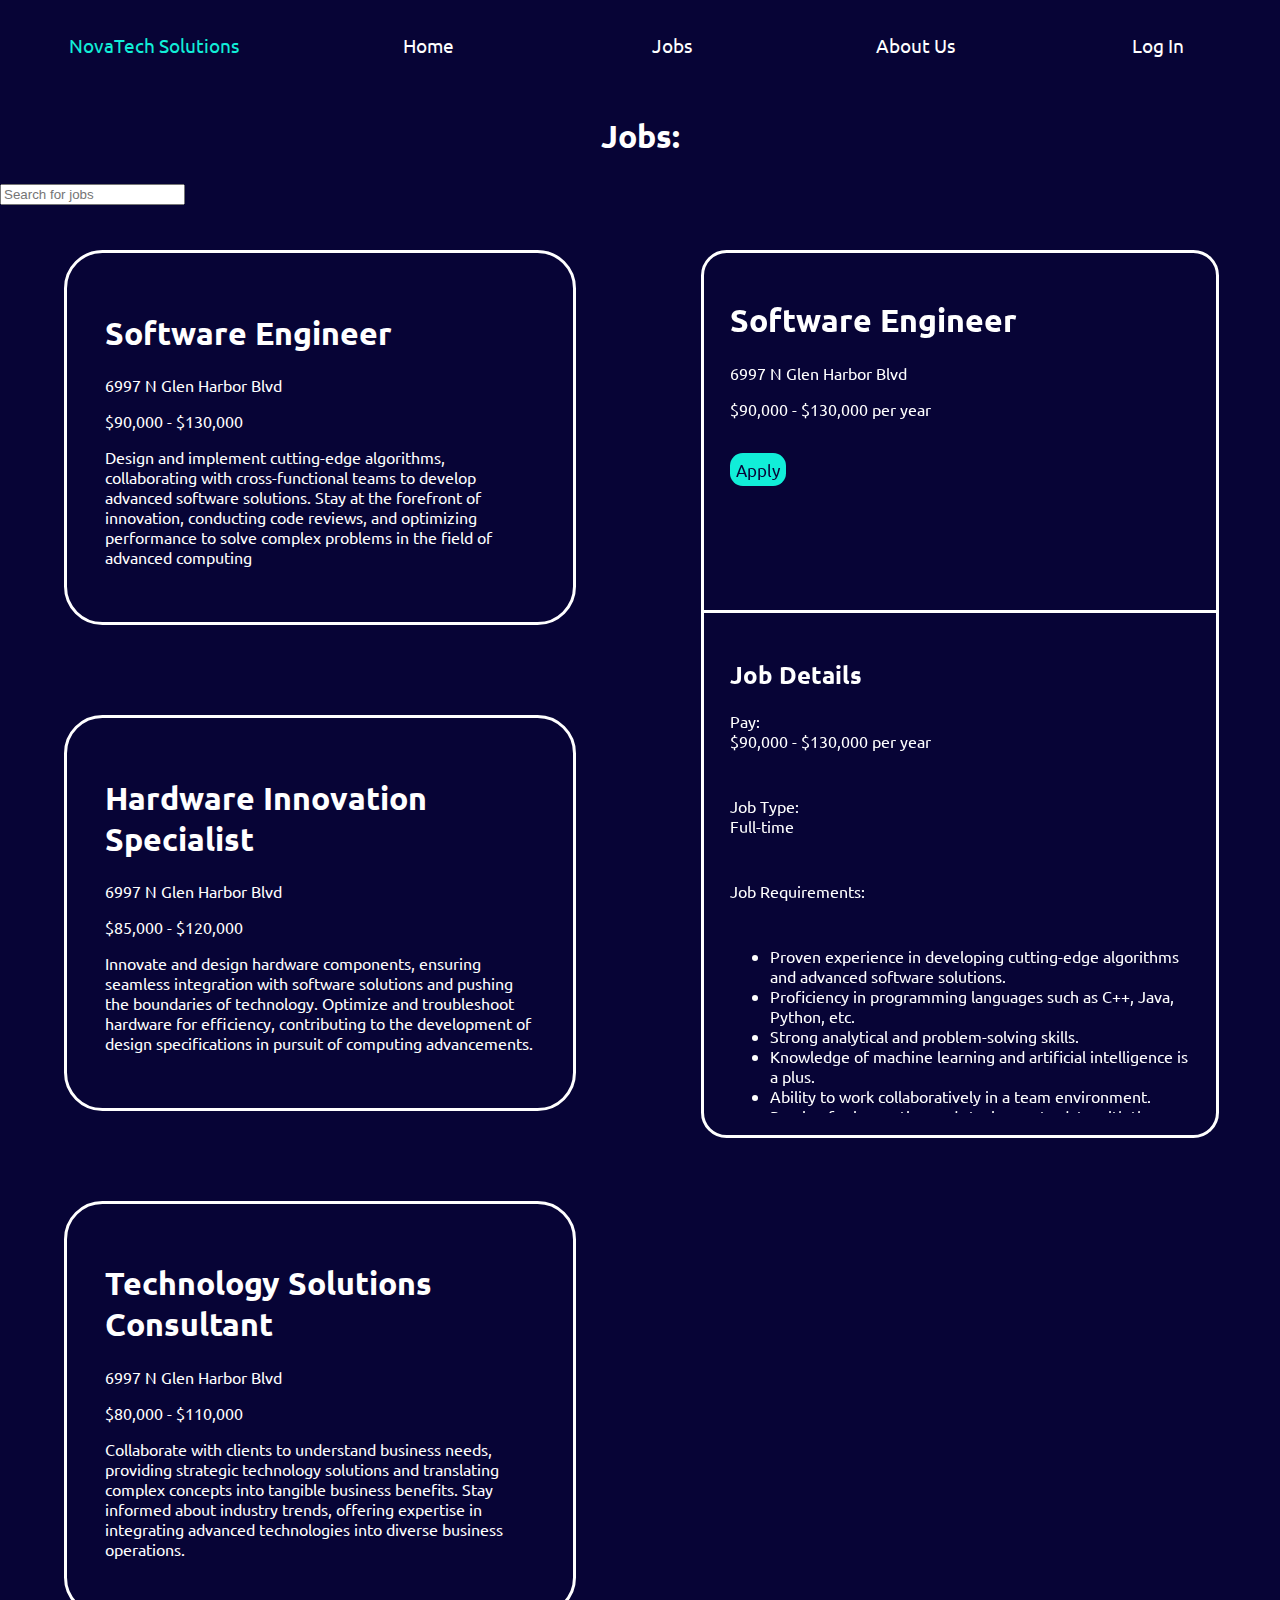
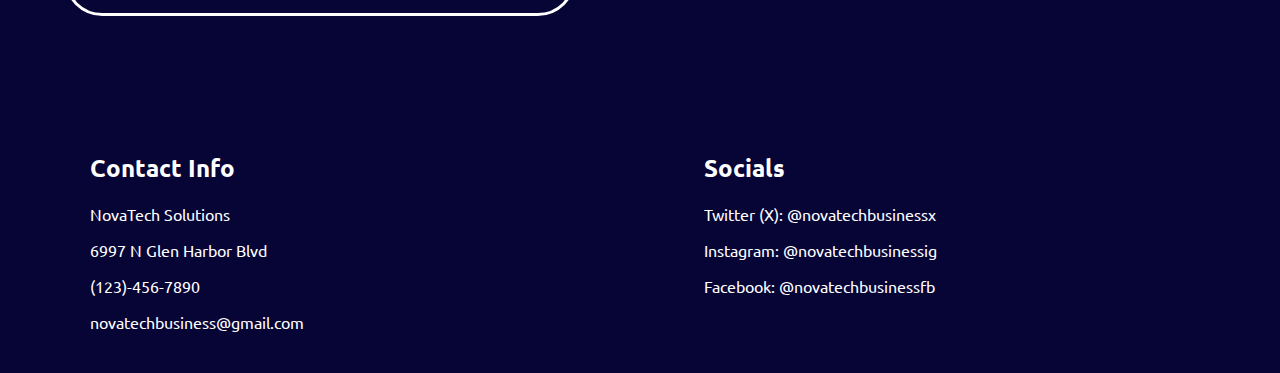
==== job-list.html @ 858d70f8 "added modal" ====
<!DOCTYPE html>
<html lang="en">
<head>
    <meta charset="UTF-8">
    <meta name="viewport" content="width=device-width, initial-scale=1.0">
    <title>Job Openings</title>
    <link rel="icon" href="./assets/nova.png">
    <link rel="stylesheet" href="fbla.css">
</head>
<body>
    <div id="job-list-wrapper">
        <nav>
            <img src="./assets/menu.png" alt="menu" id="menu">
            <a href="index.html" id="company-name">NovaTech Solutions</a>
            <a href="index.html" class="nav-option">Home</a>
            <a href="job-list.html" class="nav-option">Jobs</a>
            <a href="about.html" class="nav-option">About Us</a>
            <a href="log-in.html" class="nav-option log-in-tab">Log In</a>
        </nav>

        <div id="menu-content">
            <h1>Pages:</h1>
            <a href="index.html" class="nav-option">Home</a>
            <a href="job-list.html" class="nav-option">Jobs</a>
            <a href="about.html" class="nav-option">About Us</a>
            <a href="log-in.html" class="nav-option log-in-tab">Log In</a>
        </div>

        <div id="page-wrapper">
            <h1 id="job-list-title">Jobs:</h1>
            <input title="job-search" type="text" id="job-search" placeholder="Search for jobs">
            <div id="job-list-container">
                <div class="job-list-column">
                    <div id="job-openings"></div>
                </div>

                <div id="job-list-column-2" class="job-list-column"></div>
            </div>

            <!-- *********************************************CHANGE THESE ASAP***************************************************** -->
            <div id="phone-query-job-list">
                <div class="job-apply-phone">
                    <h1>Software Engineer</h1>
                    <p>6997 N Glen Harbor Blvd</p>
                    <p>$90,000 - $130,000 per year</p>
                    <button onclick="apply('job1')" type="button" class="apply">Apply</button>
                    <p>Job Type: <br>
                        Full-time</p>
        
                    <p>
                        Job Requirements: <br>
                        <ul>
                            <li>
                                Proven experience in developing cutting-edge algorithms and advanced software solutions.
                            </li>
                            <li>
                                Proficiency in programming languages such as C++, Java, Python, etc.
                            </li>
                            <li>
                                Strong analytical and problem-solving skills.
                            </li>
                            <li>
                                Knowledge of machine learning and artificial intelligence is a plus.
                            </li>
                            <li>
                                Ability to work collaboratively in a team environment.
                            </li>
                            <li>
                                Passion for innovation and staying up-to-date with the latest advancements in software engineering.
                            </li>
                        </ul>
                    </p>
        
                    <p>
                        Responsibilities and Duties: <br>
                        <ul>
                            <li>
                                Research, design, and implement complex algorithms to solve challenging problems.
                            </li>
                            <li>
                                Collaborate with cross-functional teams to develop and integrate advanced software solutions.
                            </li>
                            <li>
                                Conduct code reviews and provide constructive feedback to team members.
                            </li>
                            <li>
                                Optimize software performance and ensure scalability.
                            </li>
                            <li>
                                Stay informed about industry trends and emerging technologies.
                            </li>
                            <li>
                                Contribute to the development of technical documentation.
                            </li>
                            <li>
                                Participate in brainstorming sessions to generate innovative ideas.
                            </li>
                        </ul>
                    </p>
        
                    <p>
                        Benefits:
                        <ul>
                            <li>
                                401(k)
                            </li>
                            <li>
                                401(k) matching
                            </li>
                            <li>
                                Dental insurance
                            </li>
                            <li>
                                Employee assistance program
                            </li>
                            <li>
                                Health insurance
                            </li>
                            <li>
                                Health savings account
                            </li>
                            <li>
                                Life insurance
                            </li>
                            <li>
                                Professional development assistance
                            </li>
                            <li>
                                Referral program
                            </li>
                            <li>
                                Retirement plan
                            </li>
                            <li>
                                Vision insurance
                            </li>
                        </ul>
                    </p>
        
                    <p>
                        Work Location: <br>
                        In person
                    </p>
                </div>
                <div class="job-apply-phone">
                    <h1>Hardware Innovation Specialist</h1>
                    <p>6997 N Glen Harbor Blvd</p>
                    <p>$85,000 - $120,000 per year</p>
                    <button onclick="apply('job2')" type="button" class="apply">Apply</button>
                    <p>Job Type: <br>
                        Full-time</p>
        
                        <p>
                            Job Requirements: <br>
                            <ul>
                                <li>
                                    Proven experience in designing and optimizing hardware components.
                                </li>
                                <li>
                                    Knowledge of hardware programming languages and tools.
                                </li>
                                <li>
                                    Familiarity with emerging technologies in the hardware domain.
                                </li>
                                <li>
                                    Strong problem-solving and troubleshooting skills.
                                </li>
                                <li>
                                    Ability to collaborate with cross-functional teams.
                                </li>
                                <li>
                                    Passion for pushing the boundaries of technology through hardware innovation.
                                </li>
                            </ul>
                        </p>
        
                        <p>
                            Responsibilities and Duties: <br>
                            <ul>
                                <li>
                                    Research, design, and innovate hardware components for computing advancements.
                                </li>
                                <li>
                                    Collaborate with hardware engineers and software developers to ensure seamless integration.
                                </li>
                                <li>
                                    Optimize and troubleshoot hardware solutions for performance and efficiency.
                                </li>
                                <li>
                                    Stay updated on industry trends and technological advancements in hardware.
                                </li>
                                <li>
                                    Conduct testing and validation of hardware prototypes.
                                </li>
                                <li>
                                    Contribute to the documentation of hardware design specifications.
                                </li>
                                <li>
                                    Provide technical support to other teams and departments.
                                </li>
                            </ul>
                        </p>
        
                    <p>
                        Benefits:
                        <ul>
                            <li>
                                401(k)
                            </li>
                            <li>
                                401(k) matching
                            </li>
                            <li>
                                Dental insurance
                            </li>
                            <li>
                                Employee assistance program
                            </li>
                            <li>
                                Health insurance
                            </li>
                            <li>
                                Health savings account
                            </li>
                            <li>
                                Life insurance
                            </li>
                            <li>
                                Professional development assistance
                            </li>
                            <li>
                                Referral program
                            </li>
                            <li>
                                Retirement plan
                            </li>
                            <li>
                                Vision insurance
                            </li>
                        </ul>
                    </p>
        
                    <p>
                        Work Location: <br>
                        In person
                    </p>
                </div>
                <div class="job-apply-phone">
                    <h1>Technology Solutions Consultant</h1>
                    <p>6997 N Glen Harbor Blvd</p>
                    <p>$80,000 - $110,000 per year</p>
                    <button onclick="apply('job3')" type="button" class="apply">Apply</button>
                    <p>Job Type: <br>
                        Full-time</p>
                        <p>
                            Job Requirements: <br>
                            <ul>
                                <li>
                                    Proven experience as a technology consultant or in a similar role.
                                </li>
                                <li>
                                    Strong communication and interpersonal skills.
                                </li>
                                <li>
                                    Strategic thinking with the ability to align technology solutions with business goals.
                                </li>
                                <li>
                                    Understanding of advanced technologies and their applications in different industries.
                                </li>
                                <li>
                                    Problem-solving and analytical skills.
                                </li>
                                <li>
                                    Project management skills are a plus.
                                </li>
                            </ul>
                        </p>
        
                        <p>
                            Responsibilities and Duties: <br>
                            <ul>
                                <li>
                                    Collaborate with clients to understand their business needs and challenges.
                                </li>
                                <li>
                                    Assess and analyze existing technologies to recommend improvements.
                                </li>
                                <li>
                                    Develop technology solutions that align with clients' business objectives.
                                </li>
                                <li>
                                    Communicate complex technological concepts to non-technical stakeholders.
                                </li>
                                <li>
                                    Provide training and support during the implementation of technology solutions.
                                </li>
                                <li>
                                    Stay informed about industry trends and technological advancements.
                                </li>
                                <li>
                                    Contribute to the development of proposals and presentations for clients.
                                </li>
                            </ul>
                        </p>
        
                        <p>
                            Benefits:
                            <ul>
                                <li>
                                    401(k)
                                </li>
                                <li>
                                    401(k) matching
                                </li>
                                <li>
                                    Dental insurance
                                </li>
                                <li>
                                    Employee assistance program
                                </li>
                                <li>
                                    Health insurance
                                </li>
                                <li>
                                    Health savings account
                                </li>
                                <li>
                                    Life insurance
                                </li>
                                <li>
                                    Professional development assistance
                                </li>
                                <li>
                                    Referral program
                                </li>
                                <li>
                                    Retirement plan
                                </li>
                                <li>
                                    Vision insurance
                                </li>
                            </ul>
                        </p>
        
                        <p>
                            Work Location: <br>
                            In person
                        </p>
                </div>
            </div>

            <div id="contact-info">
                <div class="contact-column">
                    <h2>Contact Info</h2>
                    <p>NovaTech Solutions</p>
                    <p>6997 N Glen Harbor Blvd</p>
                    <p>(123)-456-7890</p>
                    <p>novatechbusiness@gmail.com</p>
                </div>
                <div class="contact-column">
                    <h2>Socials</h2>
                    <p>Twitter (X): @novatechbusinessx</p>
                    <p>Instagram: @novatechbusinessig</p>
                    <p>Facebook: @novatechbusinessfb</p>
                </div>
            </div>

        </div>
    </div>

    <!-- ******************************************************************************************************** -->


    <!-- <div id="please-log-in">
        <h3>Log in to start applying today!</h3>
        <button type="button" id="go-to-log-in" onclick="goToLogIn()">Log In</button>
        <button type="button" id="back-to-job-page" onclick="backToJobPage()">Cancel</button>
    </div> -->

    <dialog class="modal">
        <h2>Log in to start applying today!</h2>
        <button type="button" id="go-to-log-in" onclick="goToLogIn()">Log In</button>
        <button type="button" class="close-modal">Cancel</button>
    </dialog>

    <script src="fbla.js"></script>
</body>
</html>
---- fbla.css ----
@import url('https://fonts.googleapis.com/css2?family=Comfortaa:wght@500&family=IBM+Plex+Mono&family=Ubuntu&display=swap');

/* 070436
7A9AE4
11EED8 */

/* @media (min-width: 1280px) { */

body, html {
    margin: 0;
    scroll-behavior: smooth;
}

body {
    background-color: #070436;
    color: white;
    font-family: 'Ubuntu', sans-serif;
    overflow-y: scroll;
    overflow-x: hidden;
}

nav {
    /* background-color: rgba(8, 126, 139); */
    width: 100%;
    height: 10vh;
    display: flex;
    align-items: center;
    justify-content: space-evenly;
    /* position: fixed; */
    /* left: 0%; */
    /* top: 0%; */
    /* z-index: 1; */
}

#company-name {
    width: 20%;
    height: 5vh;
    color: #11EED8;
    background-image: url(./assets/nova.png);
    background-repeat: no-repeat;
    background-size: contain;
    background-position: center right;
    line-height: 5vh;
}

nav > a {
    text-decoration: none;
    border-radius: 1vw;
    text-align: center;
    color: white;
    font-size: 1.5vw;
    width: 15%;
    display: inline-block;
    margin: 0 2%;
}

#account-tab-icon {
    width: 25%;
    padding-top: 1vh;
}

#menu {
    display: none;
}

#menu-content {
    display: none;
}

nav > img {
    width: 10%;
    display: none;
}

@keyframes hoverAnimation {
    0% {
        outline: .2vw solid #070436;
    }
    100% {
        outline: .2vw solid #7A9AE4;
    }
}

.nav-option:hover {
    animation: hoverAnimation .5s linear forwards;
}



/* ***************************home page (index.html)*************************** */
#header {
    height: 85vh;
    display: grid;
    grid-template-columns: 1fr 1fr;
}

#header-info {
    margin-left: auto;
    margin-right: auto;
    margin-top: 20%;
    text-align: left;
}

#header-info > h1 {
    font-size: 3vw;
    animation: fadeDown 2s ease forwards;
}

#header-info > p {
    opacity: 0;
    font-size: 1.5vw;
    margin-top: -2vh;
    margin-bottom: 4vh;
    animation: fadeRight 2s 2s ease forwards;
}

#header-img {
    height: 100%;
    width: 100%;
    
    background-image: url(./assets/female-coder.jpg);

    background-size: cover;
    background-position: center center;
    background-repeat: no-repeat;
}

#open-job-list {
    opacity: 0;
    text-decoration: none;
    width: 10vw;
    height: 10vh;
    padding: 1vh;
    font-family: 'Ubuntu', sans-serif;
    font-size: 1.8vw;
    color: #070436;
    background-color: #11EED8;
    border: .5vw solid #11EED8;
    border-radius: 1vw;
    line-height: 8vh;
    margin-left: -.1vw;
    animation: fade 2s 4s ease forwards;
}

#open-job-list:hover {
    background-color: #070436;
    color: #11EED8;
}

.home-section {
    width: 100%;
    height: 60vh;
    display: grid;
    grid-template-columns: 1fr 1fr;
    padding-top: 1vh;
    padding-bottom: 1vh;
}
.home-section-2 {
    background-color: lightgrey;
    color: #070436;
}

.home-column {
    margin-left: auto;
    margin-right: auto;
    width: 70%;
    height: 100%;
    padding: 1.1vw;
    font-size: 2vw;
    line-height: 7vh;
}

.home-column > h2 {
    font-size: 3vw;
    line-height: 8vh;
}

.home-image {
    height: 80%;
    margin-top: 4vh;
    background-size: contain;
    background-repeat: no-repeat;
    background-position: center center;
}



.home-button-1 {
    margin-top: 4vh;
    display: block;
    text-decoration: none;
    color: #11EED8;
    background-color: #070436;
    padding: .75vw;
    border-radius: 1.5vw;
    width: 30%;
    text-align: center;
}

.home-button-1:hover {
    text-decoration: underline;
}

.home-button-2 {
    margin-top: 2vh;
    display: block;
    text-decoration: none;
    color: #070436;
    background-color: #11EED8;
    padding: .75vw;
    border-radius: 1.5vw;
    width: 60%;
    text-align: center;
}

.home-button-2:hover {
    text-decoration: underline;
}

#home-login-link {
    margin-top: -2vh;
}

#contact-info {
    padding: 2vw;
    display: grid;
    grid-template-columns: 1fr 1fr;
}

.contact-column {
    padding-left: 5vw;
}
/* ***************************End of Home Page*************************** */






/* ***************************Start of Log In*************************** */
#log-in-header {
    text-align: center;
    margin-top: 2vh;
    margin-bottom: 5vh;
}

#log-in-header > h1 {
    animation: fadeDown 2s ease forwards;
}

#log-in {
    color: #070436;
    margin-left: auto;
    margin-right: auto;
    padding: 1vw;
    text-align: center;
    /* background-color: #11EED8; */
    background-color: lightgray;
    width: 40vw;
    /* height: 50vh; */
    font-size: 1.3vw;
}

.account-label {
    margin-bottom: 1vh;
}

.account-input {
    width: 100%;
    height: 5vh;
    font-size: 1vw;
    font-family: 'Ubuntu', sans-serif;
    margin-bottom: 1vh;
}

.input-wrapper {
    margin-left: auto;
    margin-right: auto;
    margin-bottom: 5vh;
    text-align: left;
    width: 50%;
}

.account-submit {
    border: none;
    background-color: #070436;
    color: white;
    font-family: 'Ubuntu', sans-serif;
    font-size: 1.2vw;
    width: 50%;
    border-radius: 1vw;
    padding: 1vh;
    /* border: solid #070436 .6vh; */
}

.account-submit > a {
    text-decoration: none;
    color: white;
    font-family: 'Ubuntu', sans-serif;
    font-size: 1.2vw;
}

.account-submit:hover {
    /* color: #070436; */
    background-color: #7A9AE4;
}

.account-page-switch {
    margin-top: 2vh;
    border: none;
    background-color: lightgrey;
    color: #070436;
    font-family: 'Ubuntu', sans-serif;
    font-size: 1.2vw;
    width: 50%;
    border-radius: 1vw;
    /* padding: 1vh; */
}

.account-page-switch:hover {
    color: #7A9AE4;
}


#sign-up-header {
    text-align: center;
    margin-top: 8vh;
    margin-bottom: 5vh;
}

#sign-up-header > p {
    font-size: 1.1vw;
}

#sign-up {
    display: none;
    color: #070436;
    margin-left: auto;
    margin-right: auto;
    padding: 1vw;
    text-align: center;
    /* background-color: #11EED8; */
    background-color: lightgray;
    width: 40vw;
    /* height: 50vh; */
    font-size: 1.3vw;
}

#pass-requirements {
    margin-top: -3vh;
    width: 40%;
    margin-left: auto;
    margin-right: auto;
    display: none;
}

#pass-requirements > h3 {
    font-size: 1.3vw;
    margin-bottom: -1vh;
}

#pass-requirements > p {
    font-size: 1.1vw;
    text-align: left;
    padding-left: 1vw;
}
/* ***************************End of Login*************************** */







/* ***************************Start of profile page*************************** */
#profile-page-wrapper {
    text-align: center;
}

#profile-page-wrapper > h1 {
    color: #11EED8;
}

#profile-header {
    animation: fadeDown 2s ease forwards;
}

#profile-container {
    width: 60vw;
    /* height: 80vh; */
    background-color: #7A9AE4;
    margin-left: auto;
    margin-right: auto;
    margin-top: 5vh;
    padding: 4vh;
    /* padding-bottom: 4vh; */
    text-align: center;
    margin-bottom: 5vh;
}

#account-info {
    margin-bottom: 7vh;
}
#account-info > img {
    width: 10vw;
}

#no-applications {
    display: none;
}

#job-1 {
    display: none;
}

#job-2 {
    display: none;
}

#job-3 {
    display: none;
}

.profile-job-container {
    width: 50%;
    /* height: 120%; */
    font-size: 1.2vw;
    background-color: white;
    color: #070436;
    text-align: left;
    padding: 1.4vw;
    margin-top: 5vh;
    margin-left: auto;
    margin-right: auto;
    display: grid;
    grid-template-columns: 1fr 1fr;
}

.profile-column img {
    width: 100%;
    padding-top: 1.2vh;
}

/* .profile-job-container > div > h3 {
    padding: 0;
} */

/* .profile-job-container > p {
    width: 50%;
} */

#log-out {
    border: none;
    color: white;
    font-family: 'Ubuntu', sans-serif;
    background-color: #7A9AE4;
    font-size: 1.3vw;
    margin-top: 5vh;
    padding: 1vh;
    border-radius: 1vw;
}

#log-out:hover {
    background-color: red;
}

/* #log-out-confirmation {
    background-color: white;
    width: 30vw;
    color: #070436;
    position: absolute;
    margin-left: auto;
    margin-right: auto;
    left: 0;
    right: 0;
    top: 40vh;
    padding: 1vh;
    display: none;
    text-align: center;
    position: fixed;
} */

#confirm-log-out {
    background-color: white;
    border: .5vh solid #070436;
    font-family: 'Ubuntu', sans-serif;
    width: 30%;
    font-size: 2vw;
    margin: 1vh;
}


#profile-picture {
    border-radius: 50%;
}

/* #profile-picture:hover {
    background-color: #070436;
}

#profile-picture-window {
    background-color: white;
    width: 30vw;
    color: #070436;
    position: absolute;
    margin-left: auto;
    margin-right: auto;
    left: 0;
    right: 0;
    top: 10vh;
    padding: 1vh;
    text-align: center;
    position: fixed;
}

#profile-picture-display {
    background-color: #070436;
    border-radius: 50%;
    width: 75%;
}

#profile-picture-input {
    display: block;
    margin-left: auto;
    margin-right: auto;
    margin-top: 3vh;
    margin-bottom: 3vh;
    font-size: 1vw;
    font-family: 'Ubuntu', sans-serif;
}

#exit-profile-window {
    background-color: #070436;
    color: white;
    border: .5vh solid #070436;
    font-family: 'Ubuntu', sans-serif;
    width: 30%;
    font-size: 2vw;
    margin: 1vh;
}

#exit-profile-window:hover {
    text-decoration: underline;
}

#save-profile-picture {
    background-color: white;
    border: .5vh solid #070436;
    font-family: 'Ubuntu', sans-serif;
    width: 30%;
    font-size: 2vw;
    margin: 1vh;
}

#save-profile-picture:hover {
    text-decoration: underline;
} */

/* ***************************End of Profile*************************** */







/* *******************************Start of Job Page************************ */
#job-list-container {
    display: grid;
    grid-template-columns: 1fr 1fr;
    padding-top: 5vh;
}

.job-list-column {
    width: 80%;
    margin-left: auto;
    margin-right: auto;
}

#job-list-title {
    animation: fadeDown 2s ease forwards;
    text-align: center;
    margin: 2vw;
}

#job-info {
    width: 100%;
    overflow-y: scroll;
    border-top: .3vw solid white;
    height: 55.5vh;
    /* border-radius: 3vw; */
}

.job-container {
    padding: 3vw;
    border: .3vw solid white;
    border-radius: 3vw;
    margin-bottom: 10vh;
}

#job-1-container {
    border: .3vw solid #7A9AE4;
}

.job-apply {
    padding: 2vw;
    height: 34vh;
}

/* #job-apply-1 {
    display: none;
} */

#job-apply-2 {
    display: none;
}

#job-apply-3 {
    display: none;
}

.apply {
    background-color: #11EED8;
    color: #070436;
    font-family: 'Ubuntu', sans-serif;
    padding: .5vw;
    border-radius: 1vw;
    font-size: 1.3vw;
    border: none;
    margin-top: 2vh;
}

.apply:hover {
    text-decoration: underline;
}

#job-list-column-2 {
    border: .3vw solid white;
    border-radius: 2vw;
    overflow: hidden;
    position: sticky;
    top: 0;
    height: 98vh;
}

.job-container-info {
    padding: 2vw;
}

.job-container-info > p {
    margin-bottom: 5vh;
}

/* #job-container-info-1 {
    display: none;
} */

#job-container-info-2 {
    display: none;
}

#job-container-info-3 {
    display: none;
}

.modal {
    background-color: white;
    width: 35vw;
    color: #070436;
    padding: 2vh;
    font-size: 1.6vw;
    text-align: center;
    border-radius: 1rem;
    /* transition: text-decoration 5s; */
}

.modal > button:hover {
    text-decoration: underline;
    cursor: pointer;
    /* transition: text-decoration 5s; */
}

#go-to-log-in {
    background-color: white;
    border: .5vh solid #070436;
    font-family: 'Ubuntu', sans-serif;
    width: 30%;
    font-size: 2vw;
    margin: 1vh;
}

.close-modal {
    background-color: #070436;
    color: white;
    border: .5vh solid #070436;
    font-family: 'Ubuntu', sans-serif;
    width: 30%;
    font-size: 2vw;
    margin: 1vh;
}

.job-apply-phone {
    display: none;
}

/* ***********************************End of job page******************************************** */





/* ***************************About us page start*************************** */
#about-banner {
    text-align: center;
    width: 100%;
    height: 50vh;
    background-image: url(./assets/coders-meeting.jpeg);
    background-size: cover;
    background-repeat: no-repeat;
    background-position: center center;
    margin-top: -3vh;
}

#about-banner > h1 {
    font-size: 3vw;
    text-align: center;
    padding: 10vh;
    text-shadow: .3vw .3vw .4vw #000000;
    /* background-color: #070436; */
    animation: fadeDown 2s ease forwards;
}

#about-banner > img {
    opacity: 0;
    margin-top: -13vh;
    width: 10vw;
    animation: fade 2s 2s ease forwards;
}

#about-us-wrapper {
    text-align: center;
    margin-top: 7vh;
}

.section-wrapper {
    display: grid;
    grid-template-columns: 1fr 1fr;
    margin: 1vw;
    padding: 1vw;
    margin-bottom: 5vh;
}

.column {
    margin-left: auto;
    margin-right: auto;
    width: 70%;
    height: 100%;
    padding: 1vw;
    font-size: 1.1vw;
    line-height: 3vh;
}

.column > h2 {
    text-decoration: underline;
}

.image {
    height: 80%;
    margin-top: 5vh;
    background-size: contain;
    background-repeat: no-repeat;
    background-position: center center;
}

#finishing-statement {
    width: 60%;
    line-height: 4vh;
    font-size: 1.1vw;
    margin-left: auto;
    margin-right: auto;
    margin-top: 10vh;
    margin-bottom: 10vh;
}

#finishing-statement > a {
    color: #11EED8;
}

footer {
    width: 100%;
    line-height: 7vh;
    text-align: center;
    padding-top: 1vh;
    padding-bottom: 1vh;
    margin-top: 1vh;
    color: #070436;
    background-color: lightgrey;
}

.about-img-1 {
    background-image: url(./assets/nova.png);
}

.about-img-2 {
    background-image: url(./assets/comp-hardware-specialist.jpeg);
}

.about-img-3 {
    background-image: url(./assets/west-mec-logo.png);
}

.about-img-4 {
    background-image: url(./assets/computer-internals.jpeg);
}

.about-img-5 {
    background-image: url(./assets/counseling.jpg);
}

.about-img-6 {
    background-image: url(./assets/diversity.jpeg);
}
/* ***************************End of About us*************************** */





/* *******************************Start of Application page************************* */
.form {
    width: 30%;
    margin-left: auto;
    margin-right: auto;
}

.info {
    text-align: center;
    background-color: lightgray;
    color: #070436;
    padding-top: 5vh;
    padding-bottom: 5vh;
    margin-bottom: 5vh;
}

.details {
    display: block;
    text-align: left;
    padding-left: 12%;
    margin-bottom: 2vh;
}

.input-box > select {
    display: inline-block;
    font-family: 'Ubuntu', sans-serif;
    margin-bottom: 3vh;
    width: 35%;
}

.input-box > textarea {
    width: 80%;
    margin-bottom: 3vh;
    font-family: 'Ubuntu', sans-serif;
    resize: vertical;
}

.select-box {
    text-align: left;
}

.select-details {
    display: inline-block;
    margin-right: 1vw;
}

.input-box > input {
    font-family: 'Ubuntu', sans-serif;
    width: 80%;
    margin-left: auto;
    margin-right: auto;
    display: block;
    margin-bottom: 3vh;
}

.application-done {
    display: none;
    width: 60%;
    margin-left: auto;
    margin-right: auto;
    text-align: center;
}

.application-done > h1 {
    font-size: 3vw;
}

.application-done > h2 {
    font-size: 2vw;
}

.application-done > img {
    width: 20%;
    margin-top: 8vh;
}

.application-done > p {
    color: #11EED8;
    font-size: 2.5vw;
    margin-top: 2vh;
}

.application-done > a {
    color: #11EED8;
    display: block;
    font-size: 2vw;
}

.application-name {
    text-align: center;
    color: #11EED8;
}

.application-fyi {
    text-align: center;
    font-size: 1vw;
    line-height: 4vh;
}

.submit {
    background-color: #070436;
    border: none;
    padding: .8vw;
    border-radius: 1vw;
    margin-top: 1vh;
    color: #11EED8;
    text-decoration: none;
    font-size: 1.5vw;
    font-family: 'Ubuntu', sans-serif;
}

.submit:hover {
    text-decoration: underline;
}

.submit-notice {
    background-color: white;
    width: 40%;
    color: #070436;
    position: fixed;
    margin-left: auto;
    margin-right: auto;
    left: 0;
    right: 0;
    top: 30vh;
    padding: 1vh;
    font-size: 1.6vw;
    text-align: center;    
}

.confirm-button {
    background-color: white;
    border: .5vh solid #070436;
    font-family: 'Ubuntu', sans-serif;
    width: 30%;
    font-size: 2vw;
    margin: 1vh;   
}

.reject-button {
    background-color: #070436;
    color: white;
    border: .5vh solid #070436;
    font-family: 'Ubuntu', sans-serif;
    width: 30%;
    font-size: 2vw;
    margin: 1vh;
}

.hover-underline:hover {
    text-decoration: underline;
}

#submit-application-notice-1 {
    display: none;
}

#submit-application-notice-2 {
    display: none;
}

#submit-application-notice-3 {
    display: none;
}

#incomplete-application-notice {
    display: none;
}

.submitted-info {
    display: none;
    color: #070436;
    text-align: left;
    width: 30%;
    margin-top: 5vh;
    margin-left: auto;
    margin-right: auto;
    padding: 1vw;
    /* background-color: lightgray; */
}

.submitted-info > h1 {
    text-align: center;
    color: #11EED8;
}

.submitted-info > div {
    padding-left: 20%;
    padding-right: 20%;
    padding-top: 5vh;
    padding-bottom: 5vh;
    background-color: lightgray;
}

.submitted-info > h2 {
    text-align: center;
    margin-bottom: 3vh;
    color: white;
}


.optional-input {
    display: none;
}
/* ***************************End of application page****************************** */

/* } */

.job-container:hover {
    text-decoration: underline;
}

.close-modal:hover {
    text-decoration: underline;
}

.close-modal:hover {
    text-decoration: underline;
}


@keyframes fadeDown {
    0% {
        transform: translateY(-10vh);
        opacity: 0;
    }
    100% {
        transform: translateY(0vh);
        opacity: 1;
    }
}

@keyframes fadeRight {
    0% {
        transform: translateX(-10vw);
        opacity: 0;
    }
    100% {
        transform: translateX(0vw);
        opacity: 1;
    }
}

@keyframes fade {
    0% {
        opacity: 0;
    }
    100% {
        opacity: 1;
    }
}


.home-img-1 {
    background-image: url(./assets/coder-on-phone.jpeg);
}

.home-img-2 {
    background-image: url(./assets/coders-talking.jpg);
}

.home-img-3 {
    background-image: url(./assets/coder-thinking.jpg);
}
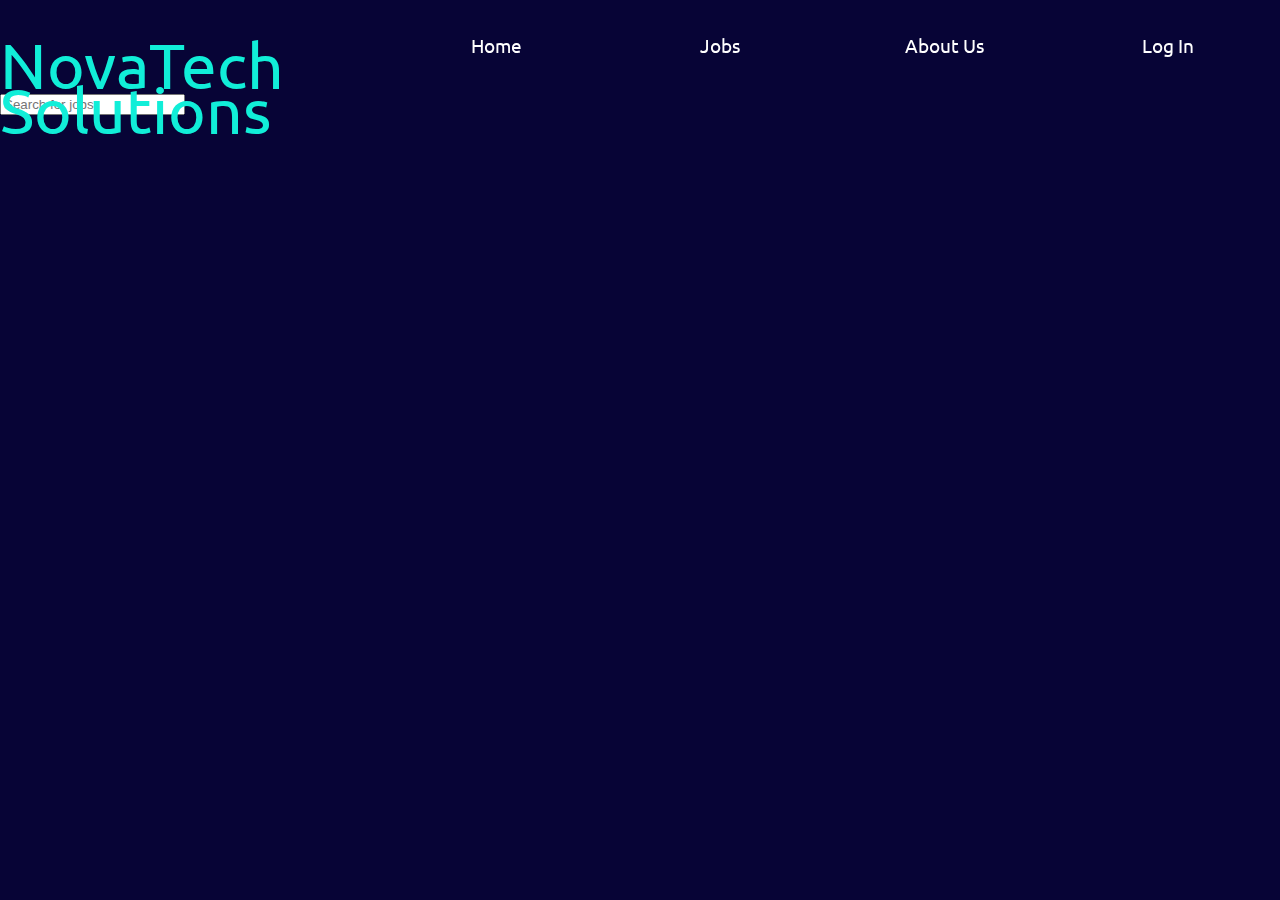
==== commit 36270382: "done for the most part, still needs some touching up" ====
--- a/job-list.html
+++ b/job-list.html
@@ -38,7 +38,7 @@
             </div>
 
             <!-- *********************************************CHANGE THESE ASAP***************************************************** -->
-            <div id="phone-query-job-list">
+            <!-- <div id="phone-query-job-list">
                 <div class="job-apply-phone">
                     <h1>Software Engineer</h1>
                     <p>6997 N Glen Harbor Blvd</p>
@@ -366,7 +366,7 @@
             </div>
 
         </div>
-    </div>
+    </div> -->
 
     <!-- ******************************************************************************************************** -->
 
--- a/fbla.css
+++ b/fbla.css
@@ -4,7 +4,1549 @@
 7A9AE4
 11EED8 */
 
-/* @media (min-width: 1280px) { */
+@media (min-width: 0px) and (max-width: 768px) {
+    body {
+        background-color: red;
+    }
+
+/* ****************************** Nav Bar **************************** */
+
+    nav {
+        position: fixed;
+        left: 0%;
+        top: 0%;
+        z-index: 1;
+        background-color: #070436;
+    }
+    nav > a {
+        text-decoration: none;
+        border-radius: 1vw;
+        text-align: center;
+        color: white;
+        font-size: 1.5vw;
+        width: 15%;
+        display: inline-block;
+        margin: 0 2%;
+        display: none;
+    }
+    #company-name {
+        width: 50%;
+        display: inline-block;
+        text-decoration: none;
+        text-align: center;
+        margin-left: auto;
+        margin-right: auto;
+        margin-top: 4vh;
+        font-size: 5vw;
+        padding-right: 10vw;
+    }
+
+    #menu {
+        height: 9vh;
+        width: 9vh;
+        padding-top: 3%;
+        padding-left: 5%;
+        float: left;
+        display: block; 
+        z-index: 3;
+    }
+    #menu-content {
+        z-index: 2;
+        right: 0;
+        top: 0;
+        position: fixed;
+        height: 100vh;
+        width: 30vw;
+        background-color: white;
+        color: #070436;
+        padding: 5%;
+        font-size: 3vw;
+    }
+    #menu-content > h1 {
+        margin-bottom: 10vh;
+    }
+    #menu-content > a {
+        display: block;
+        margin-bottom: 6vh;
+        text-decoration: none;
+        padding: 1vh;
+        font-size: 5vw;
+        border-radius: 4vw;
+    }
+    .nav-option:hover {
+        animation: hoverAnimationSmall .5s linear forwards;
+    }
+    #menu-content > a > img {
+        width: 25%;
+        background-color: #070436;
+        border-radius: 50%;
+        padding: 0;
+        margin: 0;
+    }
+    @keyframes hoverAnimationSmall {
+        0% {
+            outline: .5vw solid #070436;
+        }
+        100% {
+            outline: .5vw solid #7A9AE4;
+        }
+    }
+
+/* *************************** End of navbar ************************************ */
+
+
+/* ***************************home page (index.html)*************************** */
+
+
+    #header {
+        height: 30vh;
+        display: block;
+    }
+    
+    #header-info {
+        margin-top: 20vh;
+        margin-bottom: 10vh;
+        text-align: center;
+    }
+    
+    #header-info > h1 {
+        font-size: 5vw;
+        animation: fadeDown 2s ease forwards;
+    }
+    
+    #header-info > p {
+        opacity: 0;
+        font-size: 3vw;
+        animation: fadeRight 2s 2s ease forwards;
+    }
+    #header-img {
+        display: none;
+    }
+    #open-job-list {
+        width: 10vw;
+        height: 10vh;
+        padding: 2vh;
+        font-size: 4vw;
+        margin-top: 10vh;
+        line-height: 8vh;
+    }
+
+    .home-section {
+        /* height: 60vh; */
+        padding-top: 1vh;
+        padding-bottom: 1vh;
+    }
+    
+    .home-column {
+        padding: 1.1vw;
+        font-size: 3vw;
+        line-height: 4vw;
+    }
+    
+    .home-column > h2 {
+        font-size: 4vw;
+        line-height: 5vw;
+    }
+    
+    .home-image {
+        height: 80%;
+    }
+    
+    .home-button-1 {
+        margin-top: 1vh;
+        padding: 1vh;
+        border-radius: 1.5vw;
+        width: 100%;
+        font-size: 3vw;
+    }
+    
+    .home-button-2 {
+        margin-top: 2vh;
+        padding: 1vh;
+        border-radius: 1.5vw;
+        width: 100%;
+        font-size: 3vw;
+    }
+    
+    #contact-info {
+        padding: 2vw;
+        font-size: 3vw;
+    }
+    
+    .contact-column {
+        padding-left: 5vw;
+    }
+
+/* ***************************End of Home Page*************************** */
+
+
+/* ***************************Start of Login*************************** */
+
+
+#log-in-header {
+    margin-top: 15vh;
+    margin-bottom: 5vh;
+}
+
+#log-in {
+    padding: 4vh;
+    width: 80vw;
+    font-size: 3vh;
+}
+
+.account-label {
+    margin-bottom: 2vh;
+}
+
+.account-input {
+    height: 7vh;
+    font-size: 2.5vh;
+    margin-bottom: 1vh;
+}
+
+.input-wrapper {
+    margin-bottom: 5vh;
+    width: 80%;
+}
+
+.account-submit {
+    font-size: 4vh;
+    padding: 1.5vh;
+    width: 80%;
+}
+
+.account-submit > a {
+    font-size: 4vh;
+}
+
+.account-page-switch {
+    margin-top: 4vh;
+    font-size: 4vh;
+    width: 50%;
+}
+
+#sign-up-header {
+    margin-top: 8vh;
+    margin-bottom: 5vh;
+}
+
+#sign-up {
+    padding: 4vh;
+    width: 80vw;
+    font-size: 3.5vw;
+}
+
+#pass-requirements {
+    width: 100%;
+}
+
+#pass-requirements > h3 {
+    font-size: 3vw;
+}
+
+#pass-requirements > p {
+    font-size: 3vw;
+    padding-left: 30%;
+}
+
+/* ***************************End of Login*************************** */
+
+/* ***************************Start of profile page*************************** */
+
+#profile-container {
+    width: 75vw;
+    margin-top: 7vh;
+    padding: 4vh;
+    margin-bottom: 5vh;
+}
+
+#account-info {
+    margin-bottom: 4vh;
+}
+
+#account-info > img {
+    width: 20vh;
+}
+
+.profile-job-container {
+    width: 70%;
+    font-size: 2vh;
+    padding: 2vh;
+    margin-top: 5vh;
+}
+
+.profile-column {
+    text-align: center;
+}
+
+.profile-column img {
+    width: 100%;
+    padding-top: 1.2vh;
+}
+
+#log-out {
+    font-size: 4vh;
+    margin-top: 5vh;
+    padding: 3vh;
+}
+
+#confirm-log-out {
+    border: .5vh solid #070436;
+    width: 80%;
+    font-size: 2.75vh;
+    margin: 1vh;
+}
+
+/* ***************************End of Profile*************************** */
+
+/* *******************************Start of Job Page************************ */
+#job-list-container {
+    display: block;
+    padding-top: 5vh;
+}
+
+.job-list-column {
+    width: 80%;
+}
+
+#job-list-title {
+    margin-top: 20vh;
+    margin-bottom: 8vh;
+}
+
+.job-container {
+    display: none;
+}
+
+#job-list-column-2 {
+    display: none;
+}
+
+.modal {
+    width: 70vw;
+    padding: 2vh;
+    font-size: 2.75vh;
+}
+
+#go-to-log-in {
+    border: .5vh solid #070436;
+    width: 80%;
+    font-size: 2.75vh;
+    margin: 1vh;
+}
+
+.close-modal {
+    border: .5vh solid #070436;
+    width: 80%;
+    font-size: 2.75vh;
+    margin: 1vh;
+}
+
+.job-container-mobile {
+    display: block;
+    padding: 3vh;
+    border: .5vh solid white;
+    border-radius: 3vh;
+    margin-bottom: 8vh;
+    transition: border .5s solid;
+}
+
+.job-container-mobile:hover {
+    border: .5vh solid #7A9AE4;
+    transition: border .5s;
+}
+
+/* ***********************************End of job page******************************************** */
+
+
+/* ***************************About us page start*************************** */
+#about-banner {
+    height: 33vh;
+    margin-top: 3vh;
+}
+
+#about-banner > h1 {
+    font-size: 4vh;
+    padding-top: 10vh;
+}
+
+#about-banner > img {
+    /* margin-top: 3vh; */
+    width: 12vh;
+}
+
+#about-us-wrapper {
+    margin-top: 7vh;
+}
+
+.section-wrapper {
+    /* display: grid; */
+    /* grid-template-columns: 1fr 1fr; */
+    margin: 1vw;
+    padding: 1vw;
+    margin-bottom: 10vh;
+}
+
+.column {
+    width: 70%;
+    padding: 1vw;
+    font-size: 2vh;
+    line-height: 4vh;
+}
+
+.image {
+    height: 30vh;
+}
+
+#finishing-statement {
+    width: 80%;
+    line-height: 4vh;
+    font-size: 3vw;
+    margin-top: 10vh;
+    margin-bottom: 10vh;
+}
+
+footer {
+    line-height: 7vh;
+    padding: 2vh;
+    padding-bottom: 1vh;
+    margin-top: 1vh;
+}
+
+/* ***************************End of About us*************************** */
+
+
+/* *******************************Start of Application page************************* */
+.form {
+    width: 80%;
+    margin-top: 20vh;
+}
+
+.info {
+    padding-top: 5vh;
+    padding-bottom: 5vh;
+    margin-bottom: 5vh;
+}
+
+.details {
+    padding-left: 12%;
+    margin-bottom: 3vh;
+}
+
+.input-box {
+    margin-bottom: 6vh;
+}
+
+.input-box > select {
+    width: 80%;
+    margin-left: 9%;
+    height: 5vh;
+}
+
+.input-box > textarea {
+    width: 80%;
+    margin-left: auto;
+    margin-right: auto;
+    margin-bottom: 3vh;
+}
+
+.select-box {
+    text-align: left;
+}
+
+.select-details {
+    margin-right: 1vw;
+}
+
+.input-box > input {
+    width: 80%;
+    height: 5vh;
+    margin-bottom: 3vh;
+}
+
+.application-done {
+    width: 80%;
+}
+
+.application-done > h1 {
+    font-size: 4vh;
+}
+
+.application-done > h2 {
+    font-size: 2.5vh;
+    line-height: 4vh;
+}
+
+.application-done > img {
+    width: 40%;
+    margin-top: 8vh;
+}
+
+.application-done > p {
+    font-size: 3.5vh;
+}
+
+.application-done > a {
+    font-size: 3.5vh;
+}
+
+.application-fyi {
+    font-size: 2.3vh;
+    line-height: 4.1vh;
+    margin-bottom: 5vh;
+}
+
+.submit {
+    padding: 1.5vh;
+    font-size: 3vh;
+}
+
+.confirm-button {
+    border: .5vh solid #070436;
+    width: 80%;
+    font-size: 2.75vh;
+    margin: 1vh;
+}
+
+.submitted-info {
+    width: 80%;
+    margin-top: 5vh;
+    padding: 1vw;
+}
+
+.submitted-info > div {
+    padding-left: 20%;
+    padding-right: 20%;
+    padding-top: 5vh;
+    padding-bottom: 5vh;
+}
+
+.submitted-info > h2 {
+    margin-top: 12vh;
+    margin-bottom: 3vh;
+}
+
+/* ***************************End of application page****************************** */
+
+
+}
+
+@media (min-width: 769px) and (max-width: 1280px) {
+    body {
+        background-color: green;
+    }
+
+    /* ****************************** Nav Bar **************************** */
+
+    nav {
+        position: fixed;
+        left: 0%;
+        top: 0%;
+        z-index: 1;
+        background-color: #070436;
+    }
+    nav > a {
+        text-decoration: none;
+        border-radius: 1vw;
+        text-align: center;
+        color: white;
+        font-size: 1.5vw;
+        width: 15%;
+        display: inline-block;
+        margin: 0 2%;
+        display: none;
+    }
+    #company-name {
+        width: 50%;
+        display: inline-block;
+        text-decoration: none;
+        text-align: center;
+        margin-left: auto;
+        margin-right: auto;
+        margin-top: 4vh;
+        font-size: 5vw;
+        padding-right: 10vw;
+    }
+
+    #menu {
+        height: 9vh;
+        width: 9vh;
+        padding-top: 3%;
+        padding-left: 5%;
+        float: left;
+        display: block; 
+        z-index: 3;
+    }
+    #menu-content {
+        z-index: 2;
+        right: 0;
+        top: 0;
+        position: fixed;
+        height: 100vh;
+        width: 30vw;
+        background-color: white;
+        color: #070436;
+        padding: 5%;
+        font-size: 3vh;
+    }
+    #menu-content > h1 {
+        margin-bottom: 10vh;
+    }
+    #menu-content > a {
+        display: block;
+        margin-bottom: 6vh;
+        text-decoration: none;
+        padding: 1vh;
+        font-size: 5vh;
+        border-radius: 4vw;
+    }
+    .nav-option:hover {
+        animation: hoverAnimationSmall .5s linear forwards;
+    }
+    #menu-content > a > img {
+        width: 25%;
+        background-color: #070436;
+        border-radius: 50%;
+        padding: 0;
+        margin: 0;
+    }
+    @keyframes hoverAnimationSmall {
+        0% {
+            outline: .5vw solid #070436;
+        }
+        100% {
+            outline: .5vw solid #7A9AE4;
+        }
+    }
+
+/* *************************** End of navbar ************************************ */
+
+
+/* ***************************home page (index.html)*************************** */
+
+
+    #header {
+        height: 50vh;
+        display: block;
+    }
+    
+    #header-info {
+        margin-top: 20vh;
+        margin-bottom: 10vh;
+        text-align: center;
+    }
+    
+    #header-info > h1 {
+        font-size: 7vh;
+        animation: fadeDown 2s ease forwards;
+    }
+    
+    #header-info > p {
+        opacity: 0;
+        font-size: 5vh;
+        animation: fadeRight 2s 2s ease forwards;
+        margin-bottom: 5vh;
+    }
+    #header-img {
+        display: none;
+    }
+    #open-job-list {
+        padding: 2vh;
+        font-size: 4vh;
+        margin-top: 10vh;
+    }
+
+    .home-section {
+        padding-top: 1vh;
+        padding-bottom: 1vh;
+    }
+    
+    .home-column {
+        padding: 1.1vw;
+        font-size: 3vh;
+        line-height: 4vw;
+    }
+    
+    .home-column > h2 {
+        font-size: 5vh;
+        line-height: 6vh;
+    }
+    
+    .home-image {
+        height: 80%;
+    }
+    
+    .home-button-1 {
+        margin-top: 1vh;
+        padding: 1vh;
+        border-radius: 1.5vw;
+        width: 100%;
+        font-size: 3vh;
+    }
+    
+    .home-button-2 {
+        margin-top: 2vh;
+        padding: 1vh;
+        border-radius: 1.5vw;
+        width: 100%;
+        font-size: 3vh;
+    }
+    
+    #contact-info {
+        padding: 2vw;
+        font-size: 2.3vh;
+    }
+    
+    .contact-column {
+        padding-left: 5vh;
+    }
+
+/* ***************************End of Home Page*************************** */
+
+
+/* ***************************Start of Login*************************** */
+
+
+#log-in-header {
+    margin-top: 15vh;
+    margin-bottom: 5vh;
+}
+
+#log-in {
+    padding: 4vh;
+    width: 80vw;
+    font-size: 3vh;
+}
+
+.account-label {
+    margin-bottom: 2vh;
+}
+
+.account-input {
+    height: 7vh;
+    font-size: 2.5vh;
+    margin-bottom: 1vh;
+}
+
+.input-wrapper {
+    margin-bottom: 5vh;
+    width: 80%;
+}
+
+.account-submit {
+    font-size: 4vh;
+    padding: 1.5vh;
+    width: 80%;
+}
+
+.account-submit > a {
+    font-size: 4vh;
+}
+
+.account-page-switch {
+    margin-top: 4vh;
+    font-size: 4vh;
+    width: 50%;
+}
+
+#sign-up-header {
+    margin-top: 8vh;
+    margin-bottom: 5vh;
+}
+
+#sign-up {
+    padding: 4vh;
+    width: 80vw;
+    font-size: 3.5vw;
+}
+
+#pass-requirements {
+    width: 100%;
+}
+
+#pass-requirements > h3 {
+    font-size: 3vw;
+}
+
+#pass-requirements > p {
+    font-size: 3vw;
+    padding-left: 30%;
+}
+
+/* ***************************End of Login*************************** */
+
+/* ***************************Start of profile page*************************** */
+
+#profile-container {
+    width: 75vw;
+    margin-top: 7vh;
+    padding: 4vh;
+    margin-bottom: 5vh;
+}
+
+#account-info {
+    margin-bottom: 4vh;
+}
+
+#account-info > img {
+    width: 20vh;
+}
+
+.profile-job-container {
+    width: 70%;
+    font-size: 2vh;
+    padding: 2vh;
+    margin-top: 5vh;
+}
+
+.profile-column {
+    text-align: center;
+}
+
+.profile-column img {
+    width: 100%;
+    padding-top: 1.2vh;
+}
+
+#log-out {
+    font-size: 4vh;
+    margin-top: 5vh;
+    padding: 3vh;
+}
+
+#confirm-log-out {
+    border: .5vh solid #070436;
+    width: 80%;
+    font-size: 2.75vh;
+    margin: 1vh;
+}
+
+/* ***************************End of Profile*************************** */
+
+/* *******************************Start of Job Page************************ */
+#job-list-container {
+    display: block;
+    padding-top: 5vh;
+}
+
+.job-list-column {
+    width: 80%;
+}
+
+#job-list-title {
+    margin-top: 20vh;
+    margin-bottom: 8vh;
+}
+
+.job-container {
+    display: none;
+}
+
+#job-list-column-2 {
+    display: none;
+}
+
+.modal {
+    width: 70vw;
+    padding: 2vh;
+    font-size: 2.75vh;
+}
+
+#go-to-log-in {
+    border: .5vh solid #070436;
+    width: 80%;
+    font-size: 2.75vh;
+    margin: 1vh;
+}
+
+.close-modal {
+    border: .5vh solid #070436;
+    width: 80%;
+    font-size: 2.75vh;
+    margin: 1vh;
+}
+
+.job-container-mobile {
+    display: block;
+    padding: 3vh;
+    border: .5vh solid white;
+    border-radius: 3vh;
+    margin-bottom: 8vh;
+    transition: border .5s solid;
+}
+
+.job-container-mobile:hover {
+    border: .5vh solid #7A9AE4;
+    transition: border .5s;
+}
+
+/* ***********************************End of job page******************************************** */
+
+
+/* ***************************About us page start*************************** */
+#about-banner {
+    height: 33vh;
+    margin-top: 3vh;
+}
+
+#about-banner > h1 {
+    font-size: 4vh;
+    padding-top: 10vh;
+}
+
+#about-banner > img {
+    /* margin-top: 3vh; */
+    width: 12vh;
+}
+
+#about-us-wrapper {
+    margin-top: 7vh;
+}
+
+.section-wrapper {
+    /* display: grid; */
+    /* grid-template-columns: 1fr 1fr; */
+    margin: 1vw;
+    padding: 1vw;
+    margin-bottom: 10vh;
+}
+
+.column {
+    width: 70%;
+    padding: 1vw;
+    font-size: 2vh;
+    line-height: 4vh;
+}
+
+.image {
+    height: 30vh;
+}
+
+#finishing-statement {
+    width: 80%;
+    line-height: 4vh;
+    font-size: 3vw;
+    margin-top: 10vh;
+    margin-bottom: 10vh;
+}
+
+footer {
+    line-height: 7vh;
+    padding: 2vh;
+    padding-bottom: 1vh;
+    margin-top: 1vh;
+}
+
+/* ***************************End of About us*************************** */
+
+
+/* *******************************Start of Application page************************* */
+.form {
+    width: 80%;
+    margin-top: 20vh;
+}
+
+.info {
+    padding-top: 5vh;
+    padding-bottom: 5vh;
+    margin-bottom: 5vh;
+}
+
+.details {
+    padding-left: 12%;
+    margin-bottom: 3vh;
+}
+
+.input-box {
+    margin-bottom: 6vh;
+}
+
+.input-box > select {
+    width: 80%;
+    margin-left: 9%;
+    height: 5vh;
+}
+
+.input-box > textarea {
+    width: 80%;
+    margin-left: auto;
+    margin-right: auto;
+    margin-bottom: 3vh;
+}
+
+.select-box {
+    text-align: left;
+}
+
+.select-details {
+    margin-right: 1vw;
+}
+
+.input-box > input {
+    width: 80%;
+    height: 5vh;
+    margin-bottom: 3vh;
+}
+
+.application-done {
+    width: 80%;
+}
+
+.application-done > h1 {
+    font-size: 4vh;
+}
+
+.application-done > h2 {
+    font-size: 2.5vh;
+    line-height: 4vh;
+}
+
+.application-done > img {
+    width: 40%;
+    margin-top: 8vh;
+}
+
+.application-done > p {
+    font-size: 3.5vh;
+}
+
+.application-done > a {
+    font-size: 3.5vh;
+}
+
+.application-fyi {
+    font-size: 2.3vh;
+    line-height: 4.1vh;
+    margin-bottom: 5vh;
+}
+
+.submit {
+    padding: 1.5vh;
+    font-size: 3vh;
+}
+
+.confirm-button {
+    border: .5vh solid #070436;
+    width: 80%;
+    font-size: 2.75vh;
+    margin: 1vh;
+}
+
+.submitted-info {
+    width: 80%;
+    margin-top: 5vh;
+    padding: 1vw;
+}
+
+.submitted-info > div {
+    padding-left: 20%;
+    padding-right: 20%;
+    padding-top: 5vh;
+    padding-bottom: 5vh;
+}
+
+.submitted-info > h2 {
+    margin-top: 12vh;
+    margin-bottom: 3vh;
+}
+
+/* ***************************End of application page****************************** */
+
+}
+
+@media (min-width: 1280px) {
+    body {
+        background: #070436;
+    }
+
+/* ******************************* Navbar ************************************ */
+
+    #company-name {
+        width: 20%;
+    }
+    #menu {
+        display: none;
+    }
+    nav > a {
+        text-decoration: none;
+        border-radius: 1vw;
+        text-align: center;
+        color: white;
+        font-size: 1.5vw;
+        width: 15%;
+        display: inline-block;
+        margin: 0 2%;
+    }
+    .nav-option:hover {
+        animation: hoverAnimation .5s linear forwards;
+    }
+
+/* *************************** End of navbar ************************************ */
+
+
+
+/* ***************************home page (index.html)*************************** */
+
+
+    #header {
+        height: 85vh;
+        display: grid;
+        grid-template-columns: 1fr 1fr;
+    }
+    #header-info {
+        margin-left: auto;
+        margin-right: auto;
+        margin-top: 20%;
+        text-align: left;
+    }
+    
+    #header-info > h1 {
+        font-size: 3vw;
+        animation: fadeDown 2s ease forwards;
+    }
+    
+    #header-info > p {
+        opacity: 0;
+        font-size: 1.5vw;
+        margin-top: -2vh;
+        margin-bottom: 4vh;
+        animation: fadeRight 2s 2s ease forwards;
+    }
+    #open-job-list {
+        width: 10vw;
+        height: 10vh;
+        padding: 1vh;
+        font-size: 1.8vw;
+        line-height: 8vh;
+        margin-left: -.1vw;
+    }
+
+
+    .home-section {
+        height: 60vh;
+        padding-top: 1vh;
+        padding-bottom: 1vh;
+    }
+    
+    .home-column {
+        font-size: 2vw;
+        line-height: 7vh;
+    }
+    
+    .home-column > h2 {
+        padding-top: 4vh;
+        font-size: 3vw;
+        line-height: 8vh;
+    }
+    
+    .home-image {
+        height: 80%;
+    }
+    
+    .home-button-1 {
+        margin-top: 4vh;
+        padding: .75vw;
+        border-radius: 1.5vw;
+        width: 30%;
+    }
+    
+    .home-button-2 {
+        margin-top: 2vh;
+        padding: .75vw;
+        border-radius: 1.5vw;
+        width: 60%;
+    }
+    
+    #home-login-link {
+        margin-top: -2vh;
+    }
+    
+    #contact-info {
+        padding: 2vw;
+    }
+    
+    .contact-column {
+        padding-left: 5vw;
+    }
+
+/* ***************************End of Home Page*************************** */
+
+
+/* ***************************Start of Login*************************** */
+
+
+    #log-in-header {
+        margin-top: 2vh;
+        margin-bottom: 5vh;
+    }
+
+    #log-in {
+        padding: 1vw;
+        width: 40vw;
+        font-size: 1.3vw;
+    }
+
+    .account-label {
+        margin-bottom: 1vh;
+    }
+
+    .account-input {
+        height: 5vh;
+        font-size: 1vw;
+        margin-bottom: 1vh;
+    }
+
+    .input-wrapper {
+        margin-bottom: 5vh;
+        width: 50%;
+    }
+
+    .account-submit {
+        font-size: 1.2vw;
+        padding: 1vh;
+        width: 50%;
+    }
+
+    .account-submit > a {
+        font-size: 1.2vw;
+    }
+
+    .account-page-switch {
+        margin-top: 2vh;
+        font-size: 1.2vw;
+        width: 50%;
+    }
+
+    #sign-up-header {
+        margin-top: 8vh;
+        margin-bottom: 5vh;
+    }
+
+    #sign-up-header > p {
+        font-size: 1.1vw;
+    }
+
+    #sign-up {
+        padding: 1vw;
+        width: 40vw;
+        font-size: 1.3vw;
+    }
+
+    #pass-requirements {
+        margin-top: -3vh;
+        width: 40%;
+    }
+
+    #pass-requirements > h3 {
+        font-size: 1.3vw;
+        margin-bottom: -1vh;
+    }
+
+    #pass-requirements > p {
+        font-size: 1.1vw;
+        padding-left: 1vw;
+    }
+
+/* ***************************End of Login*************************** */
+
+
+/* ***************************Start of profile page*************************** */
+
+#profile-container {
+    width: 60vw;
+    margin-top: 5vh;
+    padding: 4vh;
+    margin-bottom: 5vh;
+}
+
+#account-info {
+    margin-bottom: 7vh;
+}
+#account-info > img {
+    width: 10vw;
+}
+
+.profile-job-container {
+    width: 50%;
+    font-size: 1.2vw;
+    padding: 1.4vw;
+    margin-top: 5vh;
+    display: grid;
+    grid-template-columns: 1fr 1fr;
+}
+
+.profile-column img {
+    width: 100%;
+    padding-top: 1.2vh;
+}
+
+#log-out {
+    font-size: 1.3vw;
+    margin-top: 5vh;
+    padding: 2vh;
+}
+
+#confirm-log-out {
+    width: 30%;
+    font-size: 2vw;
+    margin: 1vh;
+}
+
+/* ***************************End of Profile*************************** */
+
+
+/* *******************************Start of Job Page************************ */
+#job-list-container {
+    display: grid;
+    grid-template-columns: 1fr 1fr;
+    padding-top: 5vh;
+}
+
+.job-list-column {
+    width: 80%;
+}
+
+#job-list-title {
+    margin: 2vw;
+}
+
+#job-info {
+    width: 100%;
+    overflow-y: scroll;
+    border-top: .3vw solid white;
+    height: 55.5vh;
+}
+
+.job-container {
+    padding: 3vw;
+    border: .3vw solid white;
+    border-radius: 3vw;
+    margin-bottom: 10vh;
+}
+
+.job-apply {
+    padding: 2vw;
+    height: 34vh;
+}
+
+.apply {
+    background-color: #11EED8;
+    color: #070436;
+    font-family: 'Ubuntu', sans-serif;
+    padding: .5vw;
+    border-radius: 1vw;
+    font-size: 1.3vw;
+    border: none;
+    margin-top: 2vh;
+}
+
+.apply:hover {
+    text-decoration: underline;
+}
+
+#job-list-column-2 {
+    border: .3vw solid white;
+    border-radius: 2vw;
+    overflow: hidden;
+    position: sticky;
+    top: 0;
+    height: 98vh;
+}
+
+.job-container-info {
+    padding: 2vw;
+}
+
+.job-container-info > p {
+    margin-bottom: 5vh;
+}
+
+.modal {
+    width: 35vw;
+    padding: 2vh;
+    font-size: 1.6vw;
+}
+
+#go-to-log-in {
+    border: .5vh solid #070436;
+    width: 30%;
+    font-size: 2vw;
+    margin: 1vh;
+}
+
+.close-modal {
+    border: .5vh solid #070436;
+    width: 30%;
+    font-size: 2vw;
+    margin: 1vh;
+}
+
+.job-container-mobile {
+    display: none;
+}
+
+/* ***********************************End of job page******************************************** */
+
+/* ***************************About us page start*************************** */
+#about-banner {
+    height: 50vh;
+    margin-top: -3vh;
+}
+
+#about-banner > h1 {
+    font-size: 3vw;
+    padding: 10vh;
+}
+
+#about-banner > img {
+    margin-top: -13vh;
+    width: 10vw;
+}
+
+#about-us-wrapper {
+    margin-top: 7vh;
+}
+
+.section-wrapper {
+    display: grid;
+    grid-template-columns: 1fr 1fr;
+    margin: 1vw;
+    padding: 1vw;
+    margin-bottom: 15vh;
+}
+
+.column {
+    width: 70%;
+    padding: 1vw;
+    font-size: 1.1vw;
+    line-height: 3vh;
+}
+
+.image {
+    height: 80%;
+}
+
+#finishing-statement {
+    width: 60%;
+    line-height: 4vh;
+    font-size: 1.1vw;
+    margin-top: 20vh;
+    margin-bottom: 10vh;
+}
+
+footer {
+    line-height: 7vh;
+    padding-top: 1vh;
+    padding-bottom: 1vh;
+    margin-top: 1vh;
+}
+
+/* ***************************End of About us*************************** */
+
+
+/* *******************************Start of Application page************************* */
+.form {
+    width: 30%;
+}
+
+.info {
+    padding-top: 5vh;
+    padding-bottom: 5vh;
+    margin-bottom: 5vh;
+}
+
+.details {
+    padding-left: 12%;
+    margin-bottom: 2vh;
+}
+
+.input-box > select {
+    margin-bottom: 3vh;
+    width: 35%;
+}
+
+.input-box > textarea {
+    width: 80%;
+    margin-bottom: 3vh;
+}
+
+.select-box {
+    text-align: left;
+}
+
+.select-details {
+    margin-right: 1vw;
+}
+
+.input-box > input {
+    width: 80%;
+    margin-bottom: 3vh;
+}
+
+.application-done {
+    width: 60%;
+}
+
+.application-done > h1 {
+    font-size: 3vw;
+}
+
+.application-done > h2 {
+    font-size: 2vw;
+}
+
+.application-done > img {
+    width: 20%;
+    margin-top: 8vh;
+}
+
+.application-done > a {
+    font-size: 2vw;
+}
+
+#application-name {
+    text-align: center;
+}
+
+.application-fyi {
+    font-size: 1vw;
+    line-height: 4vh;
+}
+
+.submit {
+    padding: .8vw;
+    margin-top: 1vh;
+    font-size: 1.5vw;
+}
+
+.confirm-button {
+    border: .5vh solid #070436;
+    width: 30%;
+    font-size: 2vw;
+    margin: 1vh;
+}
+
+.submitted-info {
+    width: 30%;
+    margin-top: 5vh;
+    padding: 1vw;
+}
+
+.submitted-info > div {
+    padding-left: 20%;
+    padding-right: 20%;
+    padding-top: 5vh;
+    padding-bottom: 5vh;
+}
+
+.submitted-info > h2 {
+    margin-bottom: 3vh;
+}
+
+/* ***************************End of application page****************************** */
+
+
+}
 
 body, html {
     margin: 0;
@@ -12,7 +1554,7 @@
 }
 
 body {
-    background-color: #070436;
+    /* background-color: #070436; */
     color: white;
     font-family: 'Ubuntu', sans-serif;
     overflow-y: scroll;
@@ -20,20 +1562,15 @@
 }
 
 nav {
-    /* background-color: rgba(8, 126, 139); */
     width: 100%;
+    display: flex;
     height: 10vh;
-    display: flex;
     align-items: center;
     justify-content: space-evenly;
-    /* position: fixed; */
-    /* left: 0%; */
-    /* top: 0%; */
-    /* z-index: 1; */
+
 }
 
 #company-name {
-    width: 20%;
     height: 5vh;
     color: #11EED8;
     background-image: url(./assets/nova.png);
@@ -43,25 +1580,11 @@
     line-height: 5vh;
 }
 
-nav > a {
-    text-decoration: none;
-    border-radius: 1vw;
-    text-align: center;
-    color: white;
-    font-size: 1.5vw;
-    width: 15%;
-    display: inline-block;
-    margin: 0 2%;
-}
-
 #account-tab-icon {
     width: 25%;
     padding-top: 1vh;
 }
 
-#menu {
-    display: none;
-}
 
 #menu-content {
     display: none;
@@ -81,64 +1604,43 @@
     }
 }
 
-.nav-option:hover {
-    animation: hoverAnimation .5s linear forwards;
-}
-
-
 
 /* ***************************home page (index.html)*************************** */
-#header {
-    height: 85vh;
-    display: grid;
-    grid-template-columns: 1fr 1fr;
-}
-
-#header-info {
-    margin-left: auto;
-    margin-right: auto;
-    margin-top: 20%;
-    text-align: left;
-}
-
-#header-info > h1 {
-    font-size: 3vw;
-    animation: fadeDown 2s ease forwards;
-}
-
-#header-info > p {
-    opacity: 0;
-    font-size: 1.5vw;
-    margin-top: -2vh;
-    margin-bottom: 4vh;
-    animation: fadeRight 2s 2s ease forwards;
-}
 
 #header-img {
     height: 100%;
     width: 100%;
-    
-    background-image: url(./assets/female-coder.jpg);
-
     background-size: cover;
     background-position: center center;
     background-repeat: no-repeat;
+    overflow: hidden;
+    position: relative;
+}
+
+#header-img > img {
+    height: 100%;
+}
+
+.background {
+    position: absolute;
+    opacity: 0;
+    transition: opacity 1s ease-in-out;
+}
+
+.showing {
+    opacity: 1;
+    z-index: -1;
+    transition: none;
 }
 
 #open-job-list {
     opacity: 0;
     text-decoration: none;
-    width: 10vw;
-    height: 10vh;
-    padding: 1vh;
     font-family: 'Ubuntu', sans-serif;
-    font-size: 1.8vw;
     color: #070436;
     background-color: #11EED8;
     border: .5vw solid #11EED8;
     border-radius: 1vw;
-    line-height: 8vh;
-    margin-left: -.1vw;
     animation: fade 2s 4s ease forwards;
 }
 
@@ -149,12 +1651,10 @@
 
 .home-section {
     width: 100%;
-    height: 60vh;
     display: grid;
     grid-template-columns: 1fr 1fr;
-    padding-top: 1vh;
-    padding-bottom: 1vh;
-}
+}
+
 .home-section-2 {
     background-color: lightgrey;
     color: #070436;
@@ -165,35 +1665,20 @@
     margin-right: auto;
     width: 70%;
     height: 100%;
-    padding: 1.1vw;
-    font-size: 2vw;
-    line-height: 7vh;
-}
-
-.home-column > h2 {
-    font-size: 3vw;
-    line-height: 8vh;
 }
 
 .home-image {
-    height: 80%;
-    margin-top: 4vh;
     background-size: contain;
     background-repeat: no-repeat;
     background-position: center center;
 }
 
-
-
 .home-button-1 {
-    margin-top: 4vh;
     display: block;
     text-decoration: none;
     color: #11EED8;
     background-color: #070436;
-    padding: .75vw;
     border-radius: 1.5vw;
-    width: 30%;
     text-align: center;
 }
 
@@ -202,14 +1687,11 @@
 }
 
 .home-button-2 {
-    margin-top: 2vh;
     display: block;
     text-decoration: none;
     color: #070436;
     background-color: #11EED8;
-    padding: .75vw;
     border-radius: 1.5vw;
-    width: 60%;
     text-align: center;
 }
 
@@ -217,19 +1699,10 @@
     text-decoration: underline;
 }
 
-#home-login-link {
-    margin-top: -2vh;
-}
-
 #contact-info {
-    padding: 2vw;
     display: grid;
     grid-template-columns: 1fr 1fr;
 }
-
-.contact-column {
-    padding-left: 5vw;
-}
 /* ***************************End of Home Page*************************** */
 
 
@@ -240,8 +1713,6 @@
 /* ***************************Start of Log In*************************** */
 #log-in-header {
     text-align: center;
-    margin-top: 2vh;
-    margin-bottom: 5vh;
 }
 
 #log-in-header > h1 {
@@ -252,33 +1723,19 @@
     color: #070436;
     margin-left: auto;
     margin-right: auto;
-    padding: 1vw;
-    text-align: center;
-    /* background-color: #11EED8; */
+    text-align: center;
     background-color: lightgray;
-    width: 40vw;
-    /* height: 50vh; */
-    font-size: 1.3vw;
-}
-
-.account-label {
-    margin-bottom: 1vh;
 }
 
 .account-input {
     width: 100%;
-    height: 5vh;
-    font-size: 1vw;
     font-family: 'Ubuntu', sans-serif;
-    margin-bottom: 1vh;
 }
 
 .input-wrapper {
     margin-left: auto;
     margin-right: auto;
-    margin-bottom: 5vh;
     text-align: left;
-    width: 50%;
 }
 
 .account-submit {
@@ -286,50 +1743,36 @@
     background-color: #070436;
     color: white;
     font-family: 'Ubuntu', sans-serif;
-    font-size: 1.2vw;
-    width: 50%;
     border-radius: 1vw;
-    padding: 1vh;
-    /* border: solid #070436 .6vh; */
 }
 
 .account-submit > a {
     text-decoration: none;
     color: white;
     font-family: 'Ubuntu', sans-serif;
-    font-size: 1.2vw;
 }
 
 .account-submit:hover {
-    /* color: #070436; */
     background-color: #7A9AE4;
+    cursor: pointer;
 }
 
 .account-page-switch {
-    margin-top: 2vh;
     border: none;
     background-color: lightgrey;
     color: #070436;
     font-family: 'Ubuntu', sans-serif;
-    font-size: 1.2vw;
-    width: 50%;
     border-radius: 1vw;
-    /* padding: 1vh; */
 }
 
 .account-page-switch:hover {
     color: #7A9AE4;
+    cursor: pointer;
 }
 
 
 #sign-up-header {
     text-align: center;
-    margin-top: 8vh;
-    margin-bottom: 5vh;
-}
-
-#sign-up-header > p {
-    font-size: 1.1vw;
 }
 
 #sign-up {
@@ -337,32 +1780,18 @@
     color: #070436;
     margin-left: auto;
     margin-right: auto;
-    padding: 1vw;
-    text-align: center;
-    /* background-color: #11EED8; */
+    text-align: center;
     background-color: lightgray;
-    width: 40vw;
-    /* height: 50vh; */
-    font-size: 1.3vw;
 }
 
 #pass-requirements {
-    margin-top: -3vh;
-    width: 40%;
     margin-left: auto;
     margin-right: auto;
     display: none;
 }
 
-#pass-requirements > h3 {
-    font-size: 1.3vw;
-    margin-bottom: -1vh;
-}
-
 #pass-requirements > p {
-    font-size: 1.1vw;
     text-align: left;
-    padding-left: 1vw;
 }
 /* ***************************End of Login*************************** */
 
@@ -373,6 +1802,7 @@
 
 
 /* ***************************Start of profile page*************************** */
+
 #profile-page-wrapper {
     text-align: center;
 }
@@ -386,109 +1816,45 @@
 }
 
 #profile-container {
-    width: 60vw;
-    /* height: 80vh; */
     background-color: #7A9AE4;
     margin-left: auto;
     margin-right: auto;
-    margin-top: 5vh;
-    padding: 4vh;
-    /* padding-bottom: 4vh; */
-    text-align: center;
-    margin-bottom: 5vh;
-}
-
-#account-info {
-    margin-bottom: 7vh;
-}
-#account-info > img {
-    width: 10vw;
+    text-align: center;
 }
 
 #no-applications {
     display: none;
 }
 
-#job-1 {
-    display: none;
-}
-
-#job-2 {
-    display: none;
-}
-
-#job-3 {
-    display: none;
-}
-
 .profile-job-container {
-    width: 50%;
-    /* height: 120%; */
-    font-size: 1.2vw;
     background-color: white;
     color: #070436;
     text-align: left;
-    padding: 1.4vw;
-    margin-top: 5vh;
     margin-left: auto;
     margin-right: auto;
-    display: grid;
-    grid-template-columns: 1fr 1fr;
-}
-
-.profile-column img {
-    width: 100%;
-    padding-top: 1.2vh;
-}
-
-/* .profile-job-container > div > h3 {
-    padding: 0;
-} */
-
-/* .profile-job-container > p {
-    width: 50%;
-} */
+}
 
 #log-out {
     border: none;
+    color: #070436;
+    font-family: 'Ubuntu', sans-serif;
+    background-color: lightgray;
+    border-radius: 1vw;
+    transition: color .5s, background-color .5s;
+}
+
+#log-out:hover {
+    transition: color .5s, background-color .5s;
+    background-color: red;
     color: white;
-    font-family: 'Ubuntu', sans-serif;
-    background-color: #7A9AE4;
-    font-size: 1.3vw;
-    margin-top: 5vh;
-    padding: 1vh;
-    border-radius: 1vw;
-}
-
-#log-out:hover {
-    background-color: red;
-}
-
-/* #log-out-confirmation {
-    background-color: white;
-    width: 30vw;
-    color: #070436;
-    position: absolute;
-    margin-left: auto;
-    margin-right: auto;
-    left: 0;
-    right: 0;
-    top: 40vh;
-    padding: 1vh;
-    display: none;
-    text-align: center;
-    position: fixed;
-} */
+    cursor: pointer;
+}
 
 #confirm-log-out {
     background-color: white;
     border: .5vh solid #070436;
     font-family: 'Ubuntu', sans-serif;
-    width: 30%;
-    font-size: 2vw;
-    margin: 1vh;
-}
-
+}
 
 #profile-picture {
     border-radius: 50%;
@@ -565,110 +1931,23 @@
 
 
 /* *******************************Start of Job Page************************ */
-#job-list-container {
-    display: grid;
-    grid-template-columns: 1fr 1fr;
-    padding-top: 5vh;
-}
 
 .job-list-column {
-    width: 80%;
     margin-left: auto;
     margin-right: auto;
+    /* display: flex;
+    align-items: center;
+    justify-content: center; */
 }
 
 #job-list-title {
     animation: fadeDown 2s ease forwards;
     text-align: center;
-    margin: 2vw;
-}
-
-#job-info {
-    width: 100%;
-    overflow-y: scroll;
-    border-top: .3vw solid white;
-    height: 55.5vh;
-    /* border-radius: 3vw; */
-}
-
-.job-container {
-    padding: 3vw;
-    border: .3vw solid white;
-    border-radius: 3vw;
-    margin-bottom: 10vh;
-}
-
-#job-1-container {
-    border: .3vw solid #7A9AE4;
-}
-
-.job-apply {
-    padding: 2vw;
-    height: 34vh;
-}
-
-/* #job-apply-1 {
-    display: none;
-} */
-
-#job-apply-2 {
-    display: none;
-}
-
-#job-apply-3 {
-    display: none;
-}
-
-.apply {
-    background-color: #11EED8;
-    color: #070436;
-    font-family: 'Ubuntu', sans-serif;
-    padding: .5vw;
-    border-radius: 1vw;
-    font-size: 1.3vw;
-    border: none;
-    margin-top: 2vh;
-}
-
-.apply:hover {
-    text-decoration: underline;
-}
-
-#job-list-column-2 {
-    border: .3vw solid white;
-    border-radius: 2vw;
-    overflow: hidden;
-    position: sticky;
-    top: 0;
-    height: 98vh;
-}
-
-.job-container-info {
-    padding: 2vw;
-}
-
-.job-container-info > p {
-    margin-bottom: 5vh;
-}
-
-/* #job-container-info-1 {
-    display: none;
-} */
-
-#job-container-info-2 {
-    display: none;
-}
-
-#job-container-info-3 {
-    display: none;
 }
 
 .modal {
     background-color: white;
-    width: 35vw;
     color: #070436;
-    padding: 2vh;
-    font-size: 1.6vw;
     text-align: center;
     border-radius: 1rem;
     /* transition: text-decoration 5s; */
@@ -682,25 +1961,13 @@
 
 #go-to-log-in {
     background-color: white;
-    border: .5vh solid #070436;
     font-family: 'Ubuntu', sans-serif;
-    width: 30%;
-    font-size: 2vw;
-    margin: 1vh;
 }
 
 .close-modal {
     background-color: #070436;
     color: white;
-    border: .5vh solid #070436;
     font-family: 'Ubuntu', sans-serif;
-    width: 30%;
-    font-size: 2vw;
-    margin: 1vh;
-}
-
-.job-apply-phone {
-    display: none;
 }
 
 /* ***********************************End of job page******************************************** */
@@ -713,51 +1980,38 @@
 #about-banner {
     text-align: center;
     width: 100%;
-    height: 50vh;
     background-image: url(./assets/coders-meeting.jpeg);
     background-size: cover;
     background-repeat: no-repeat;
     background-position: center center;
-    margin-top: -3vh;
 }
 
 #about-banner > h1 {
-    font-size: 3vw;
-    text-align: center;
-    padding: 10vh;
+    text-align: center;
     text-shadow: .3vw .3vw .4vw #000000;
-    /* background-color: #070436; */
     animation: fadeDown 2s ease forwards;
 }
 
 #about-banner > img {
     opacity: 0;
-    margin-top: -13vh;
-    width: 10vw;
     animation: fade 2s 2s ease forwards;
 }
 
 #about-us-wrapper {
     text-align: center;
-    margin-top: 7vh;
-}
-
-.section-wrapper {
+}
+
+/* .section-wrapper {
     display: grid;
     grid-template-columns: 1fr 1fr;
     margin: 1vw;
     padding: 1vw;
     margin-bottom: 5vh;
-}
+} */
 
 .column {
     margin-left: auto;
     margin-right: auto;
-    width: 70%;
-    height: 100%;
-    padding: 1vw;
-    font-size: 1.1vw;
-    line-height: 3vh;
 }
 
 .column > h2 {
@@ -765,21 +2019,14 @@
 }
 
 .image {
-    height: 80%;
-    margin-top: 5vh;
     background-size: contain;
     background-repeat: no-repeat;
     background-position: center center;
 }
 
 #finishing-statement {
-    width: 60%;
-    line-height: 4vh;
-    font-size: 1.1vw;
     margin-left: auto;
     margin-right: auto;
-    margin-top: 10vh;
-    margin-bottom: 10vh;
 }
 
 #finishing-statement > a {
@@ -787,12 +2034,7 @@
 }
 
 footer {
-    width: 100%;
-    line-height: 7vh;
-    text-align: center;
-    padding-top: 1vh;
-    padding-bottom: 1vh;
-    margin-top: 1vh;
+    text-align: center;
     color: #070436;
     background-color: lightgrey;
 }
@@ -828,7 +2070,6 @@
 
 /* *******************************Start of Application page************************* */
 .form {
-    width: 30%;
     margin-left: auto;
     margin-right: auto;
 }
@@ -837,103 +2078,65 @@
     text-align: center;
     background-color: lightgray;
     color: #070436;
-    padding-top: 5vh;
-    padding-bottom: 5vh;
-    margin-bottom: 5vh;
 }
 
 .details {
     display: block;
     text-align: left;
-    padding-left: 12%;
-    margin-bottom: 2vh;
 }
 
 .input-box > select {
     display: inline-block;
     font-family: 'Ubuntu', sans-serif;
-    margin-bottom: 3vh;
-    width: 35%;
 }
 
 .input-box > textarea {
-    width: 80%;
-    margin-bottom: 3vh;
     font-family: 'Ubuntu', sans-serif;
     resize: vertical;
-}
-
-.select-box {
-    text-align: left;
-}
+} 
 
 .select-details {
     display: inline-block;
-    margin-right: 1vw;
 }
 
 .input-box > input {
     font-family: 'Ubuntu', sans-serif;
-    width: 80%;
     margin-left: auto;
     margin-right: auto;
     display: block;
-    margin-bottom: 3vh;
 }
 
 .application-done {
     display: none;
-    width: 60%;
     margin-left: auto;
     margin-right: auto;
     text-align: center;
 }
 
-.application-done > h1 {
-    font-size: 3vw;
-}
-
-.application-done > h2 {
-    font-size: 2vw;
-}
-
-.application-done > img {
-    width: 20%;
-    margin-top: 8vh;
-}
-
 .application-done > p {
     color: #11EED8;
-    font-size: 2.5vw;
-    margin-top: 2vh;
 }
 
 .application-done > a {
     color: #11EED8;
     display: block;
-    font-size: 2vw;
-}
-
-.application-name {
+}
+
+#application-name {
     text-align: center;
     color: #11EED8;
 }
 
 .application-fyi {
     text-align: center;
-    font-size: 1vw;
-    line-height: 4vh;
 }
 
 .submit {
     background-color: #070436;
     border: none;
-    padding: .8vw;
     border-radius: 1vw;
-    margin-top: 1vh;
     color: #11EED8;
     text-decoration: none;
-    font-size: 1.5vw;
     font-family: 'Ubuntu', sans-serif;
 }
 
@@ -941,70 +2144,21 @@
     text-decoration: underline;
 }
 
-.submit-notice {
-    background-color: white;
-    width: 40%;
-    color: #070436;
-    position: fixed;
-    margin-left: auto;
-    margin-right: auto;
-    left: 0;
-    right: 0;
-    top: 30vh;
-    padding: 1vh;
-    font-size: 1.6vw;
-    text-align: center;    
-}
-
 .confirm-button {
     background-color: white;
-    border: .5vh solid #070436;
     font-family: 'Ubuntu', sans-serif;
-    width: 30%;
-    font-size: 2vw;
-    margin: 1vh;   
-}
-
-.reject-button {
-    background-color: #070436;
-    color: white;
-    border: .5vh solid #070436;
-    font-family: 'Ubuntu', sans-serif;
-    width: 30%;
-    font-size: 2vw;
-    margin: 1vh;
 }
 
 .hover-underline:hover {
     text-decoration: underline;
-}
-
-#submit-application-notice-1 {
-    display: none;
-}
-
-#submit-application-notice-2 {
-    display: none;
-}
-
-#submit-application-notice-3 {
-    display: none;
-}
-
-#incomplete-application-notice {
-    display: none;
 }
 
 .submitted-info {
     display: none;
     color: #070436;
     text-align: left;
-    width: 30%;
-    margin-top: 5vh;
     margin-left: auto;
     margin-right: auto;
-    padding: 1vw;
-    /* background-color: lightgray; */
 }
 
 .submitted-info > h1 {
@@ -1013,16 +2167,11 @@
 }
 
 .submitted-info > div {
-    padding-left: 20%;
-    padding-right: 20%;
-    padding-top: 5vh;
-    padding-bottom: 5vh;
     background-color: lightgray;
 }
 
 .submitted-info > h2 {
     text-align: center;
-    margin-bottom: 3vh;
     color: white;
 }
 
@@ -1032,7 +2181,6 @@
 }
 /* ***************************End of application page****************************** */
 
-/* } */
 
 .job-container:hover {
     text-decoration: underline;
